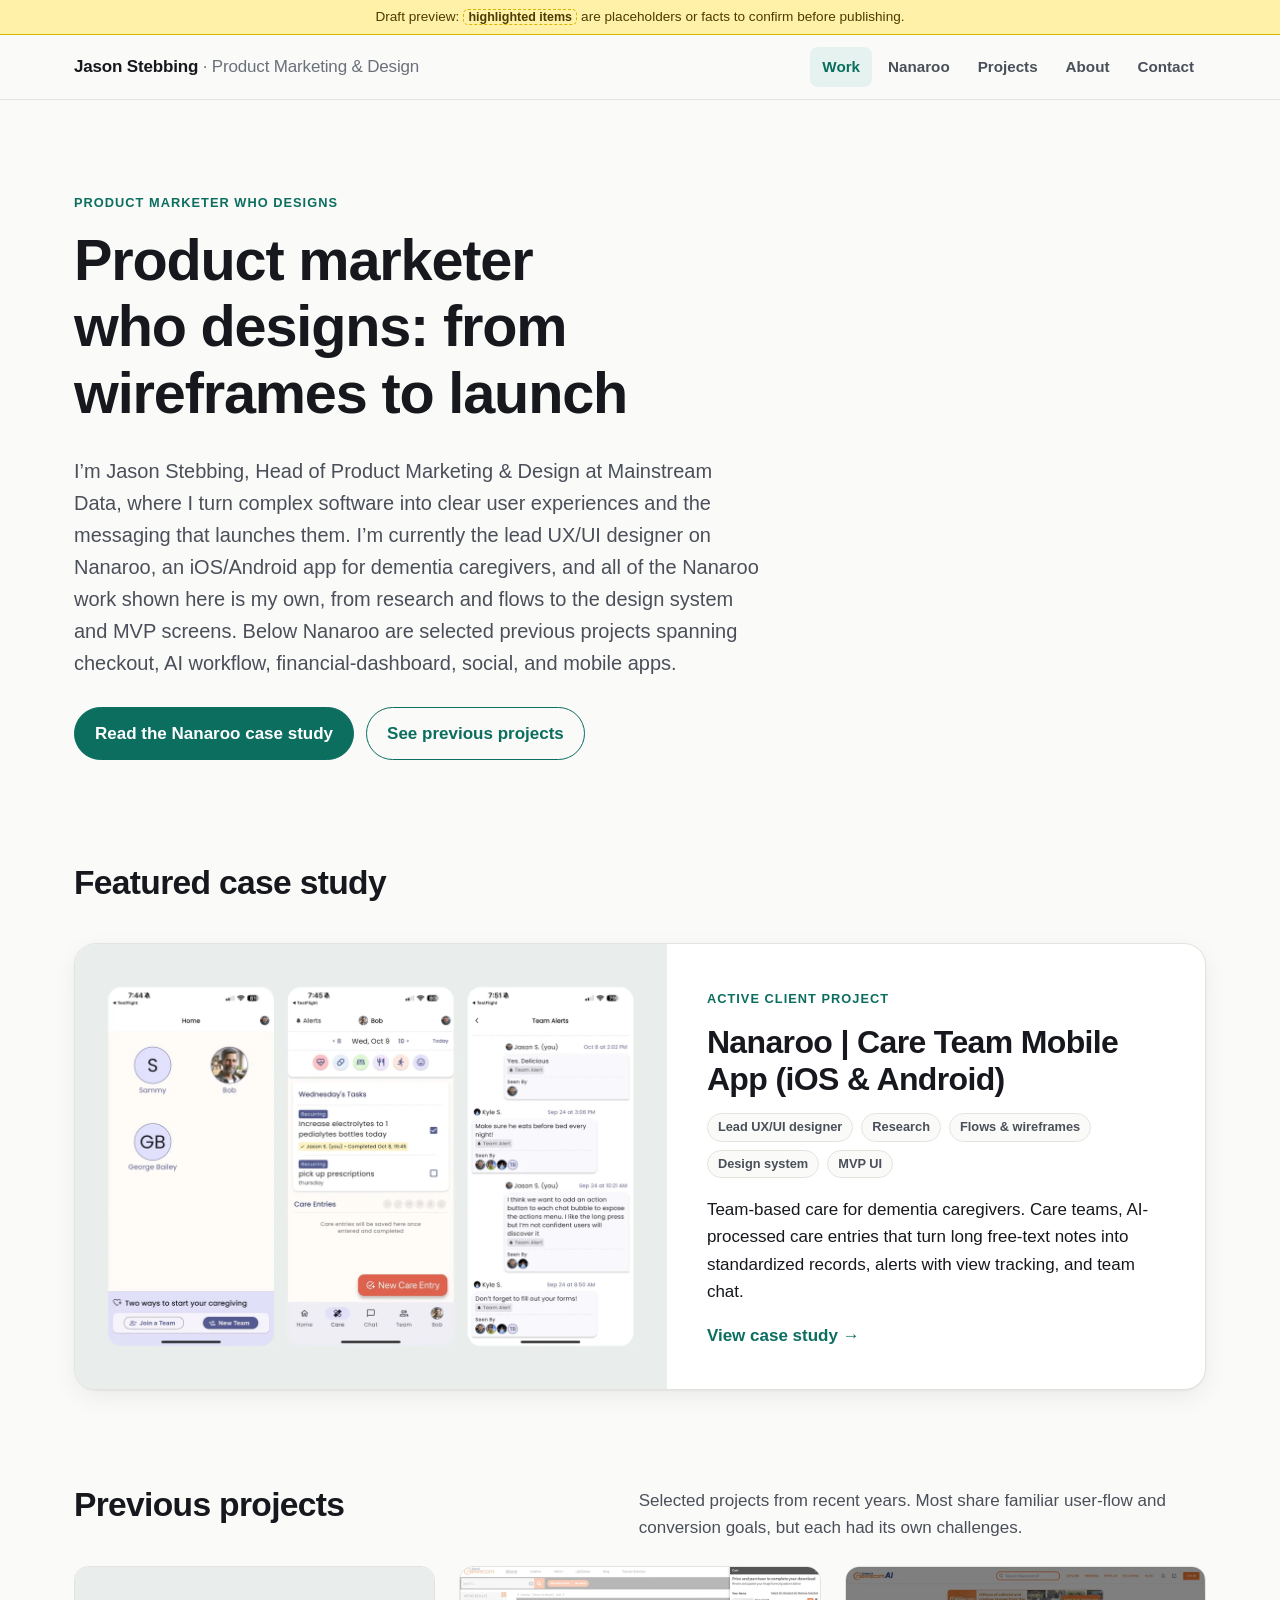
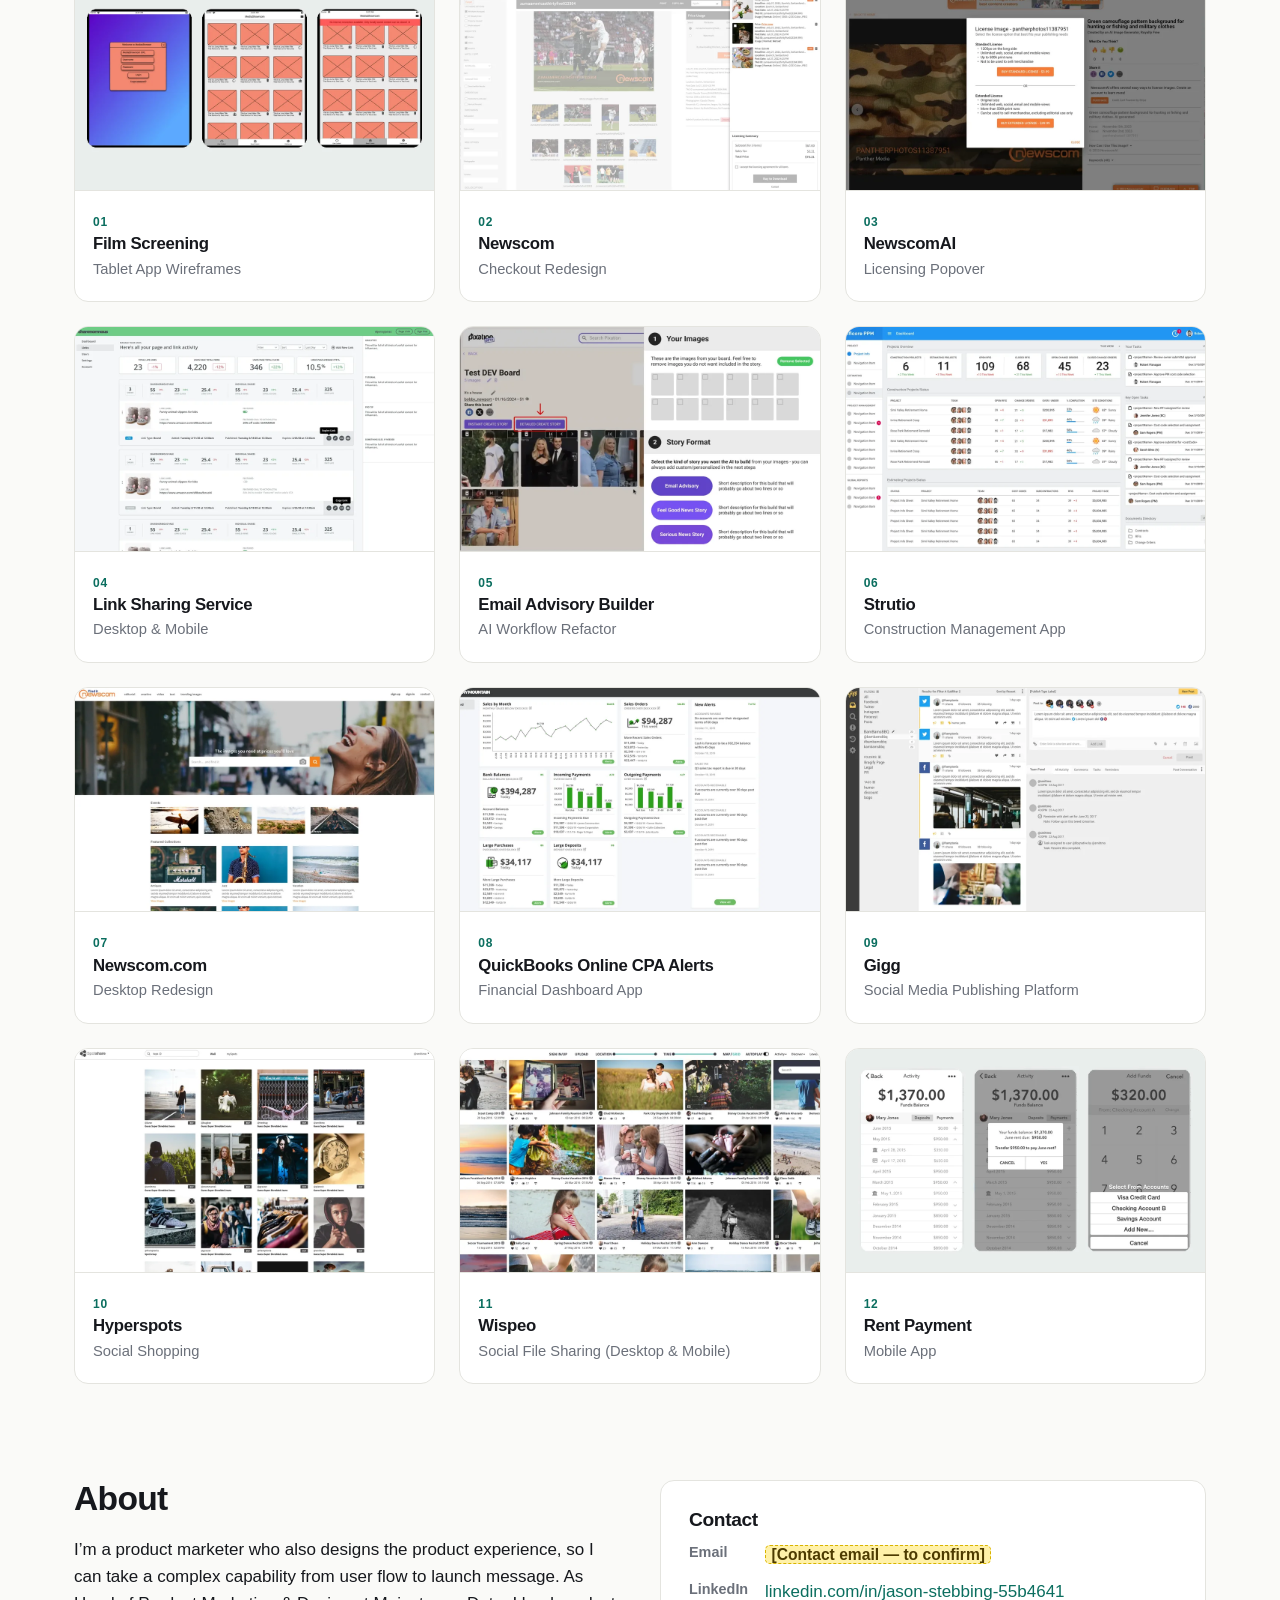
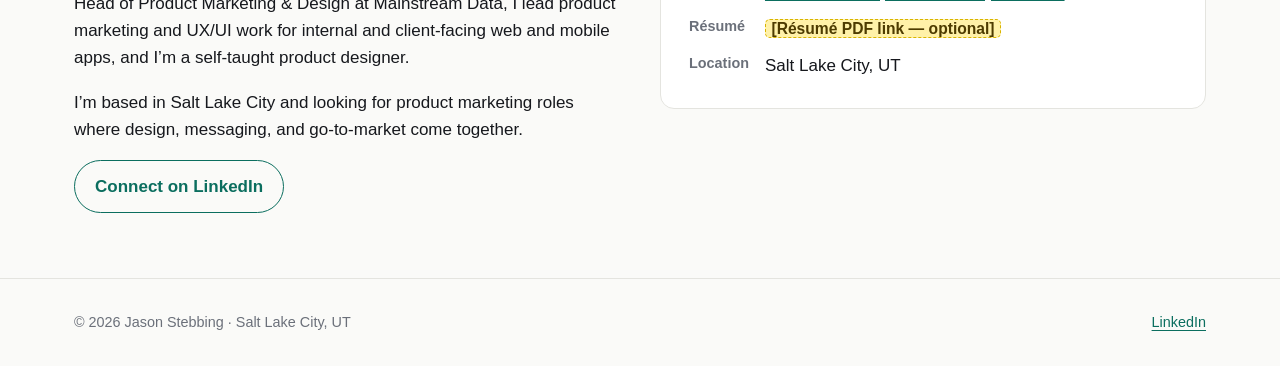
==== index.html @ d7ece161 "Publish Jason Stebbing's static portfolio for GitHub Pages. Extract the finished HTML/CSS site at th" ====
<!doctype html>
<html lang="en">
<head>
<meta charset="utf-8">
<meta name="viewport" content="width=device-width, initial-scale=1">
<title>Jason Stebbing | Product marketer who designs</title>
<meta name="description" content="Portfolio of Jason Stebbing, Head of Product Marketing &amp; Design at Mainstream Data: product marketing and UX/UI design work, including the Nanaroo caregiver app.">
<meta name="robots" content="noindex">
<link rel="stylesheet" href="css/style.css">
<link rel="icon" href="data:image/svg+xml,%3Csvg xmlns='http://www.w3.org/2000/svg' viewBox='0 0 64 64'%3E%3Crect width='64' height='64' rx='14' fill='%230b6e5f'/%3E%3Ctext x='32' y='42' font-family='Arial' font-size='28' font-weight='700' fill='white' text-anchor='middle'%3EJS%3C/text%3E%3C/svg%3E">
</head>
<body>
<a class="skip" href="#main">Skip to content</a>
<div class="draft" role="note">Draft preview: <mark class="ph">highlighted items</mark> are placeholders or facts to confirm before publishing.</div>
<header class="site-header"><div class="wrap">
<a class="brand" href="index.html">Jason Stebbing <span>· Product Marketing &amp; Design</span></a>
<nav aria-label="Primary"><ul class="nav">
<li><a href="index.html#work" aria-current="page">Work</a></li>
<li><a href="nanaroo.html">Nanaroo</a></li>
<li><a href="index.html#projects">Projects</a></li>
<li><a href="index.html#about">About</a></li>
<li><a href="index.html#contact">Contact</a></li>
</ul></nav></div></header>
<main id="main">

<section class="hero"><div class="wrap">
<span class="eyebrow">Product marketer who designs</span>
<h1>Product marketer who designs: from wireframes to launch</h1>
<p class="lede">I’m Jason Stebbing, Head of Product Marketing &amp; Design at Mainstream Data, where I turn complex software into clear user experiences and the messaging that launches them. I’m currently the lead UX/UI designer on Nanaroo, an iOS/Android app for dementia caregivers, and all of the Nanaroo work shown here is my own, from research and flows to the design system and MVP screens. Below Nanaroo are selected previous projects spanning checkout, AI workflow, financial-dashboard, social, and mobile apps.</p>
<div class="btns"><a class="btn primary" href="nanaroo.html">Read the Nanaroo case study</a><a class="btn ghost" href="#projects">See previous projects</a></div>
</div></section>

<section id="work" aria-labelledby="work-h"><div class="wrap">
<div class="section-head"><h2 id="work-h">Featured case study</h2></div>
<a class="feature" href="nanaroo.html">
<div class="media"><img src="assets/covers/nanaroo.webp" width="1200" height="900" alt="Three Nanaroo MVP screens: the loved-ones home, the care view, and alerts"></div>
<div class="body">
<span class="eyebrow">Active client project</span>
<h3>Nanaroo | Care Team Mobile App (iOS &amp; Android)</h3>
<ul class="tags"><li>Lead UX/UI designer</li><li>Research</li><li>Flows &amp; wireframes</li><li>Design system</li><li>MVP UI</li></ul>
<p>Team-based care for dementia caregivers. Care teams, AI-processed care entries that turn long free-text notes into standardized records, alerts with view tracking, and team chat.</p>
<span class="more">View case study →</span>
</div></a>
</div></section>

<section id="projects" aria-labelledby="proj-h"><div class="wrap">
<div class="section-head"><h2 id="proj-h">Previous projects</h2>
<p>Selected projects from recent years. Most share familiar user-flow and conversion goals, but each had its own challenges.</p></div>
<div class="grid">
<a class="card" href="projects/film-screening.html"><img src="assets/covers/film-screening.webp" width="960" height="600" loading="lazy" alt="Preview of Film Screening: Tablet App Wireframes"><div class="body"><span class="num">01</span><h3>Film Screening</h3><p>Tablet App Wireframes</p></div></a>
<a class="card" href="projects/newscom-checkout.html"><img src="assets/covers/newscom-checkout.webp" width="960" height="600" loading="lazy" alt="Preview of Newscom: Checkout Redesign"><div class="body"><span class="num">02</span><h3>Newscom</h3><p>Checkout Redesign</p></div></a>
<a class="card" href="projects/newscomai-licensing-popover.html"><img src="assets/covers/newscomai-licensing-popover.webp" width="960" height="600" loading="lazy" alt="Preview of NewscomAI: Licensing Popover"><div class="body"><span class="num">03</span><h3>NewscomAI</h3><p>Licensing Popover</p></div></a>
<a class="card" href="projects/link-sharing-service.html"><img src="assets/covers/link-sharing-service.webp" width="960" height="600" loading="lazy" alt="Preview of Link Sharing Service: Desktop &amp; Mobile"><div class="body"><span class="num">04</span><h3>Link Sharing Service</h3><p>Desktop &amp; Mobile</p></div></a>
<a class="card" href="projects/email-advisory-builder.html"><img src="assets/covers/email-advisory-builder.webp" width="960" height="600" loading="lazy" alt="Preview of Email Advisory Builder: AI Workflow Refactor"><div class="body"><span class="num">05</span><h3>Email Advisory Builder</h3><p>AI Workflow Refactor</p></div></a>
<a class="card" href="projects/strutio.html"><img src="assets/covers/strutio.webp" width="960" height="600" loading="lazy" alt="Preview of Strutio: Construction Management App"><div class="body"><span class="num">06</span><h3>Strutio</h3><p>Construction Management App</p></div></a>
<a class="card" href="projects/newscom-desktop-redesign.html"><img src="assets/covers/newscom-desktop-redesign.webp" width="960" height="600" loading="lazy" alt="Preview of Newscom.com: Desktop Redesign"><div class="body"><span class="num">07</span><h3>Newscom.com</h3><p>Desktop Redesign</p></div></a>
<a class="card" href="projects/quickbooks-cpa-alerts.html"><img src="assets/covers/quickbooks-cpa-alerts.webp" width="960" height="600" loading="lazy" alt="Preview of QuickBooks Online CPA Alerts: Financial Dashboard App"><div class="body"><span class="num">08</span><h3>QuickBooks Online CPA Alerts</h3><p>Financial Dashboard App</p></div></a>
<a class="card" href="projects/gigg.html"><img src="assets/covers/gigg.webp" width="960" height="600" loading="lazy" alt="Preview of Gigg: Social Media Publishing Platform"><div class="body"><span class="num">09</span><h3>Gigg</h3><p>Social Media Publishing Platform</p></div></a>
<a class="card" href="projects/hyperspots.html"><img src="assets/covers/hyperspots.webp" width="960" height="600" loading="lazy" alt="Preview of Hyperspots: Social Shopping"><div class="body"><span class="num">10</span><h3>Hyperspots</h3><p>Social Shopping</p></div></a>
<a class="card" href="projects/wispeo.html"><img src="assets/covers/wispeo.webp" width="960" height="600" loading="lazy" alt="Preview of Wispeo: Social File Sharing (Desktop &amp; Mobile)"><div class="body"><span class="num">11</span><h3>Wispeo</h3><p>Social File Sharing (Desktop &amp; Mobile)</p></div></a>
<a class="card" href="projects/rent-payment.html"><img src="assets/covers/rent-payment.webp" width="960" height="600" loading="lazy" alt="Preview of Rent Payment: Mobile App"><div class="body"><span class="num">12</span><h3>Rent Payment</h3><p>Mobile App</p></div></a>
</div>
</div></section>

<section id="about" aria-labelledby="about-h"><div class="wrap about">
<div>
<h2 id="about-h">About</h2>
<p>I’m a product marketer who also designs the product experience, so I can take a complex capability from user flow to launch message. As Head of Product Marketing &amp; Design at Mainstream Data, I lead product marketing and UX/UI work for internal and client-facing web and mobile apps, and I’m a self-taught product designer.</p>
<p>I’m based in Salt Lake City and looking for product marketing roles where design, messaging, and go-to-market come together.</p>
<p><a class="btn ghost" href="https://www.linkedin.com/in/jason-stebbing-55b4641/" rel="noopener">Connect on LinkedIn</a></p>
</div>
<div class="panel" id="contact">
<h3>Contact</h3>
<dl>
<dt>Email</dt><dd><mark class="ph">[Contact email — to confirm]</mark></dd>
<dt>LinkedIn</dt><dd><a href="https://www.linkedin.com/in/jason-stebbing-55b4641/" rel="noopener">linkedin.com/in/jason-stebbing-55b4641</a></dd>
<dt>Résumé</dt><dd><mark class="ph">[Résumé PDF link — optional]</mark></dd>
<dt>Location</dt><dd>Salt Lake City, UT</dd>
</dl>
</div>
</div></section>

</main>
<footer class="site-footer"><div class="wrap"><span>© 2026 Jason Stebbing · Salt Lake City, UT</span><a href="https://www.linkedin.com/in/jason-stebbing-55b4641/" rel="noopener">LinkedIn</a></div></footer>
</body>
</html>
---- css/style.css ----
/* Jason Stebbing — portfolio. Plain CSS, no build step. */
:root{
  --bg:#fafaf8; --surface:#ffffff; --ink:#16181d; --ink-2:#4a4f59; --ink-3:#6b707a;
  --line:#e4e4df; --accent:#0b6e5f; --accent-ink:#ffffff; --accent-soft:#e6f2ef;
  --ph-bg:#fff1a8; --ph-ink:#4d3b00; --ph-line:#d9b400;
  --radius:14px; --max:1180px; --shadow:0 1px 2px rgba(16,24,40,.06),0 8px 24px rgba(16,24,40,.06);
  --font:-apple-system,BlinkMacSystemFont,"Segoe UI",Roboto,"Helvetica Neue",Arial,"Noto Sans",sans-serif;
}
*{box-sizing:border-box}
html{-webkit-text-size-adjust:100%;scroll-behavior:smooth}
body{margin:0;background:var(--bg);color:var(--ink);font:17px/1.6 var(--font);text-rendering:optimizeLegibility}
img{max-width:100%;height:auto;display:block}
a{color:var(--accent);text-underline-offset:3px}
a:hover{text-decoration-thickness:2px}
:focus-visible{outline:3px solid var(--accent);outline-offset:3px;border-radius:4px}
h1,h2,h3{line-height:1.15;letter-spacing:-.02em;margin:0 0 .5em}
h1{font-size:clamp(2.1rem,5.2vw,3.6rem);font-weight:750}
h2{font-size:clamp(1.5rem,3vw,2.1rem);font-weight:700}
h3{font-size:1.2rem;font-weight:650}
p{margin:0 0 1em}
.wrap{max-width:var(--max);margin:0 auto;padding:0 24px}
.skip{position:absolute;left:-9999px}.skip:focus{left:16px;top:12px;z-index:10;background:#fff;padding:8px 12px}

/* draft banner + placeholders */
.draft{background:var(--ph-bg);color:var(--ph-ink);font-size:.85rem;text-align:center;padding:6px 16px;border-bottom:1px solid var(--ph-line)}
.ph{background:var(--ph-bg);color:var(--ph-ink);border:1px dashed var(--ph-line);border-radius:5px;padding:0 .35em;font-weight:600;font-size:.92em;box-decoration-break:clone;-webkit-box-decoration-break:clone}
.ph-box{background:var(--ph-bg);color:var(--ph-ink);border:2px dashed var(--ph-line);border-radius:var(--radius);padding:28px;display:grid;place-items:center;text-align:center;min-height:220px;font-weight:600}
.confirm{font-size:.72rem;vertical-align:.15em;margin-left:.3em;white-space:nowrap}

/* header */
.site-header{position:sticky;top:0;z-index:5;background:rgba(250,250,248,.9);backdrop-filter:saturate(1.4) blur(8px);border-bottom:1px solid var(--line)}
.site-header .wrap{display:flex;align-items:center;justify-content:space-between;gap:16px;min-height:64px}
.brand{font-weight:750;color:var(--ink);text-decoration:none;letter-spacing:-.01em}
.brand span{color:var(--ink-3);font-weight:500}
.nav{display:flex;gap:4px;flex-wrap:wrap;margin:0;padding:0;list-style:none}
.nav a{display:block;padding:8px 12px;border-radius:8px;color:var(--ink-2);text-decoration:none;font-size:.95rem;font-weight:550}
.nav a:hover,.nav a[aria-current="page"]{background:var(--accent-soft);color:var(--accent)}

/* hero */
.hero{padding:88px 0 56px}
.eyebrow{display:inline-block;font-size:.8rem;font-weight:700;letter-spacing:.08em;text-transform:uppercase;color:var(--accent);margin-bottom:14px}
.hero h1{max-width:18ch}
.lede{font-size:clamp(1.05rem,1.6vw,1.25rem);color:var(--ink-2);max-width:62ch}
.btns{display:flex;gap:12px;flex-wrap:wrap;margin-top:28px}
.btn{display:inline-flex;align-items:center;gap:8px;padding:12px 20px;border-radius:999px;font-weight:650;text-decoration:none;border:1.5px solid var(--accent)}
.btn.primary{background:var(--accent);color:var(--accent-ink)}
.btn.ghost{color:var(--accent);background:transparent}

section{padding:48px 0}
.section-head{display:flex;align-items:end;justify-content:space-between;gap:16px;margin-bottom:24px;flex-wrap:wrap}
.section-head p{color:var(--ink-2);max-width:60ch;margin:0}

/* featured */
.feature{display:grid;grid-template-columns:1.1fr 1fr;background:var(--surface);border:1px solid var(--line);border-radius:22px;overflow:hidden;box-shadow:var(--shadow);text-decoration:none;color:inherit}
.feature .media{background:#eef1f0}
.feature .media img{width:100%;height:100%;object-fit:cover}
.feature .body{padding:40px}
.feature h3{font-size:clamp(1.5rem,2.6vw,2rem)}
.tags{display:flex;flex-wrap:wrap;gap:8px;margin:0 0 18px;padding:0;list-style:none}
.tags li{font-size:.8rem;font-weight:600;color:var(--ink-2);border:1px solid var(--line);border-radius:999px;padding:3px 10px;background:var(--bg)}
.more{font-weight:700;color:var(--accent)}
.feature:hover .more{text-decoration:underline}

/* grid of projects */
.grid{display:grid;grid-template-columns:repeat(auto-fill,minmax(300px,1fr));gap:24px}
.card{display:flex;flex-direction:column;background:var(--surface);border:1px solid var(--line);border-radius:var(--radius);overflow:hidden;text-decoration:none;color:inherit;transition:transform .15s ease,box-shadow .15s ease}
.card:hover{transform:translateY(-3px);box-shadow:var(--shadow)}
.card img{aspect-ratio:16/10;object-fit:cover;width:100%;background:#eef0f2;border-bottom:1px solid var(--line)}
.card .body{padding:16px 18px 20px}
.card h3{font-size:1.05rem;margin:0 0 4px}
.card p{margin:0;color:var(--ink-3);font-size:.92rem}
.card .num{font-size:.75rem;font-weight:700;color:var(--accent);letter-spacing:.06em}

/* about */
.about{display:grid;grid-template-columns:1fr 1fr;gap:40px;align-items:start}
.panel{background:var(--surface);border:1px solid var(--line);border-radius:var(--radius);padding:28px}
.panel dl{margin:0;display:grid;grid-template-columns:auto 1fr;gap:10px 16px}
.panel dt{font-weight:650;color:var(--ink-3);font-size:.9rem}
.panel dd{margin:0}

/* case study / project pages */
.page-head{padding:64px 0 24px}
.crumb{font-size:.9rem;margin-bottom:16px;color:var(--ink-3)}
.crumb a{color:var(--ink-3)}
.meta{display:grid;grid-template-columns:repeat(auto-fit,minmax(210px,1fr));gap:1px;background:var(--line);border:1px solid var(--line);border-radius:var(--radius);overflow:hidden;margin:28px 0 8px}
.meta div{background:var(--surface);padding:16px 18px}
.meta dt{font-size:.75rem;font-weight:700;letter-spacing:.07em;text-transform:uppercase;color:var(--ink-3);margin-bottom:4px}
.meta dd{margin:0}
.prose{max-width:70ch}
.prose p,.prose li{color:var(--ink-2)}
.block{padding:40px 0;border-top:1px solid var(--line)}
.block > .wrap > h2{margin-bottom:.35em}
.block .kicker{font-size:.8rem;font-weight:700;letter-spacing:.08em;text-transform:uppercase;color:var(--accent);margin-bottom:6px;display:block}
.note{font-size:.9rem;color:var(--ink-3)}

/* figures */
.shots{display:grid;gap:28px;margin-top:24px}
.shots.phones{grid-template-columns:repeat(auto-fill,minmax(190px,1fr));gap:22px}
.shots.medium{grid-template-columns:repeat(auto-fill,minmax(320px,1fr))}
figure{margin:0}
.shot a{display:block;border-radius:12px;overflow:hidden;border:1px solid var(--line);background:var(--surface);box-shadow:0 1px 2px rgba(16,24,40,.05);cursor:zoom-in}
.phones .shot a{border-radius:22px}
.shot a:hover{box-shadow:var(--shadow)}
figcaption{font-size:.88rem;color:var(--ink-3);margin-top:8px}
.feature-row{display:grid;grid-template-columns:minmax(220px,300px) 1fr;gap:32px;padding:28px 0;border-top:1px dashed var(--line)}
.feature-row:first-of-type{border-top:0}
.feature-row .shots{margin-top:0}
.feature-row h3{margin-bottom:.4em}
.feature-row p{color:var(--ink-2);font-size:.97rem}
details{background:var(--surface);border:1px solid var(--line);border-radius:12px;padding:14px 18px;margin-top:24px}
summary{cursor:pointer;font-weight:650}
details ul{margin:.8em 0 0;padding-left:1.2em;color:var(--ink-2);font-size:.95rem}

/* prev/next */
.pager{display:grid;grid-template-columns:1fr auto 1fr;gap:16px;align-items:center;padding:36px 0 56px;border-top:1px solid var(--line)}
.pager a{text-decoration:none;color:var(--ink);padding:14px 16px;border:1px solid var(--line);border-radius:12px;background:var(--surface)}
.pager a:hover{border-color:var(--accent)}
.pager small{display:block;color:var(--ink-3);font-size:.78rem;font-weight:700;letter-spacing:.06em;text-transform:uppercase}
.pager .next{text-align:right;justify-self:end}
.pager .prev{justify-self:start}
.pager .all{font-weight:650;border:0;background:transparent;color:var(--accent)}

footer.site-footer{border-top:1px solid var(--line);padding:32px 0;color:var(--ink-3);font-size:.9rem}
footer.site-footer .wrap{display:flex;justify-content:space-between;gap:16px;flex-wrap:wrap}

@media (max-width:900px){
  .feature{grid-template-columns:1fr}
  .feature .body{padding:26px}
  .about{grid-template-columns:1fr}
  .feature-row{grid-template-columns:1fr;gap:16px}
}
@media (max-width:600px){
  body{font-size:16px}
  .wrap{padding:0 18px}
  .site-header .wrap{flex-direction:column;align-items:flex-start;gap:4px;padding-top:10px;padding-bottom:8px;min-height:0}
  .nav a{padding:6px 10px;font-size:.9rem}
  .nav{margin-left:-10px}
  .hero{padding:48px 0 32px}
  section{padding:32px 0}
  .grid{grid-template-columns:1fr}
  .shots.phones{grid-template-columns:repeat(2,1fr);gap:14px}
  .shots.medium{grid-template-columns:1fr}
  .pager{grid-template-columns:1fr 1fr}
  .pager .all{grid-column:1/-1;grid-row:2;text-align:center}
}
@media (prefers-reduced-motion:reduce){*{transition:none!important;scroll-behavior:auto!important}}
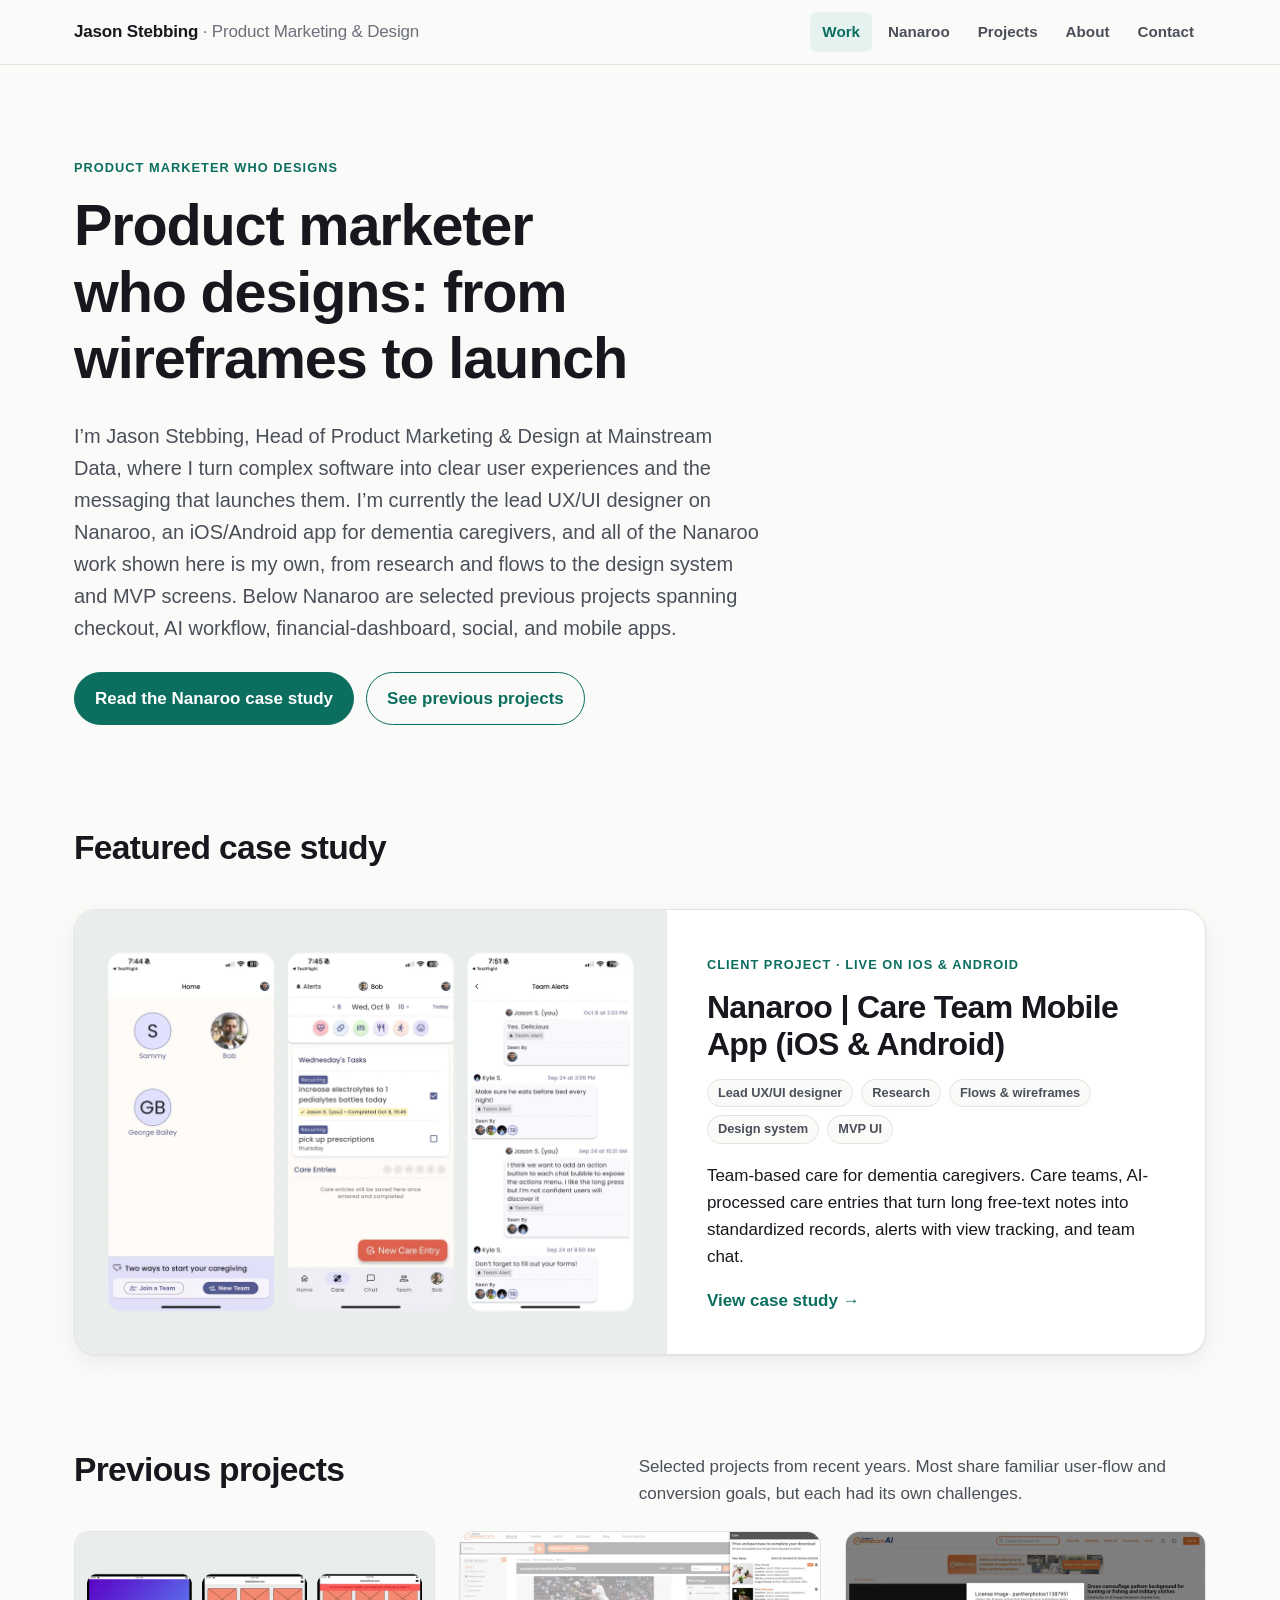
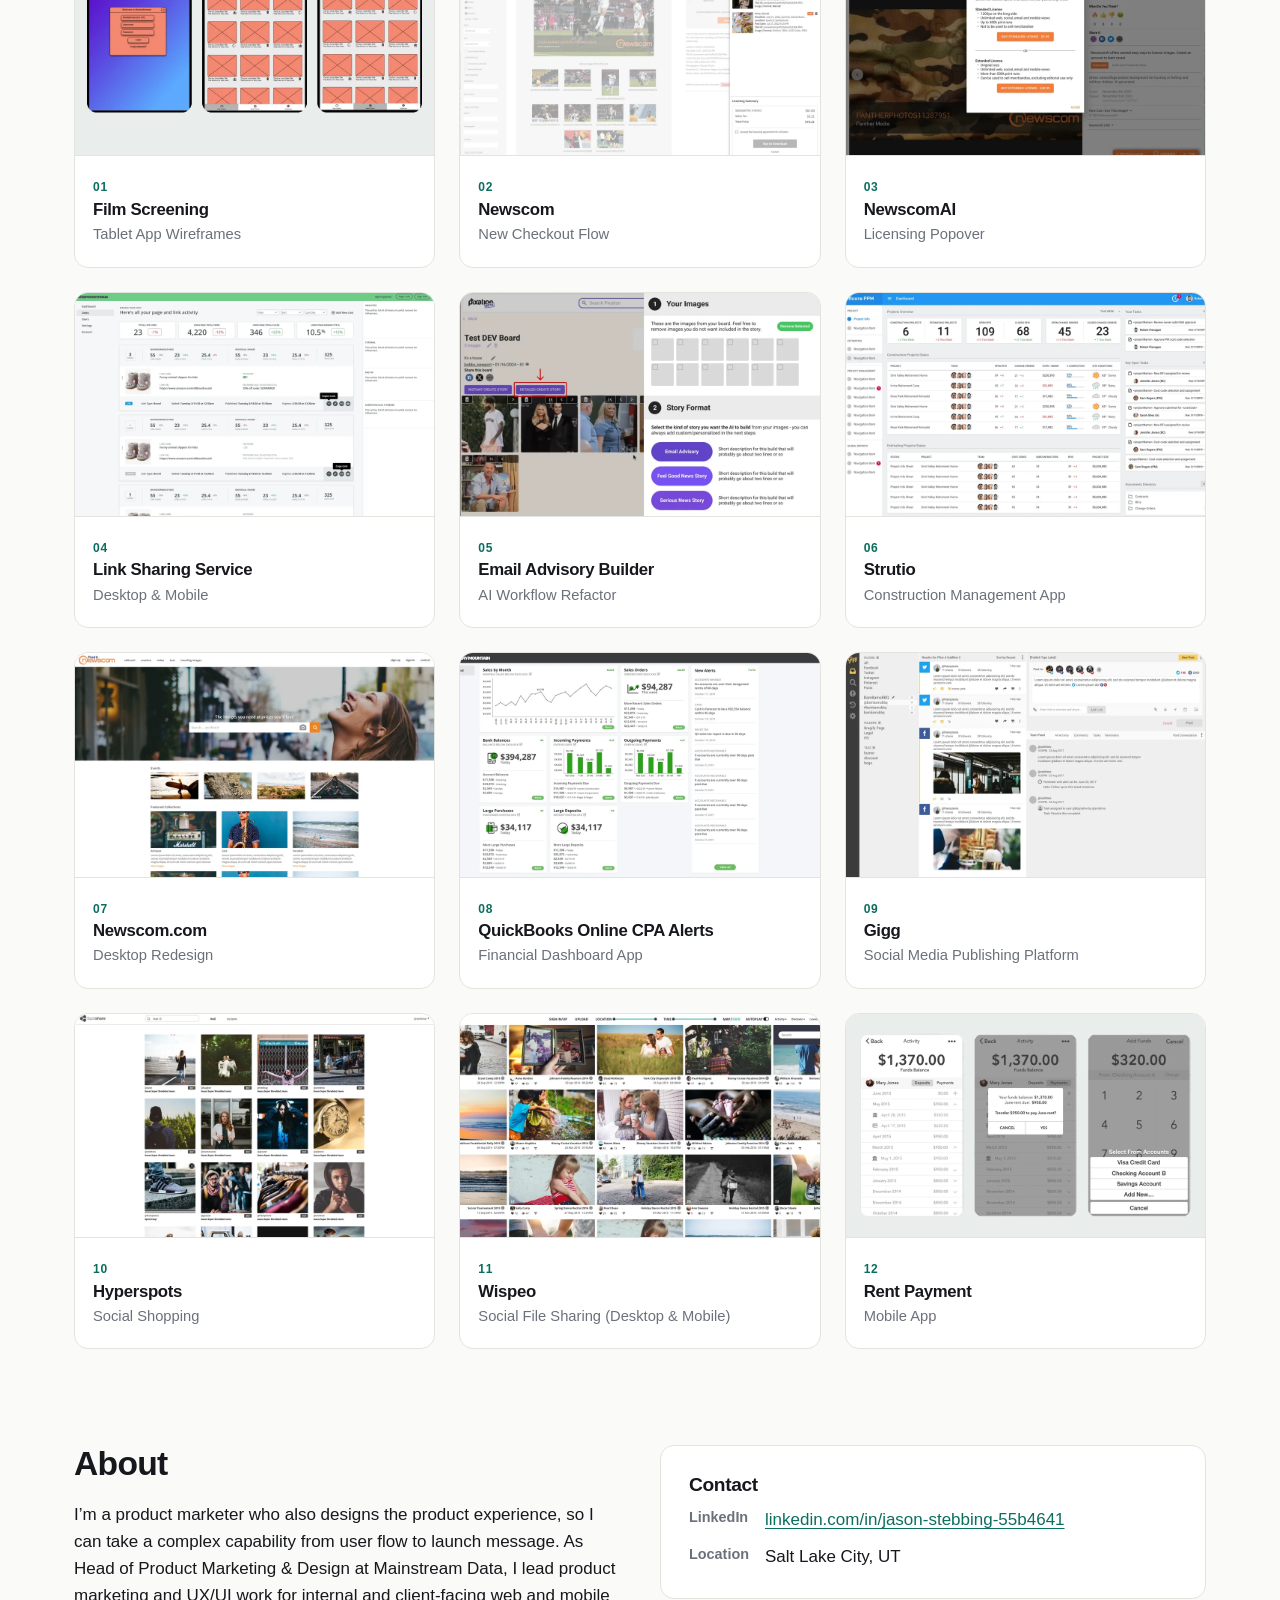
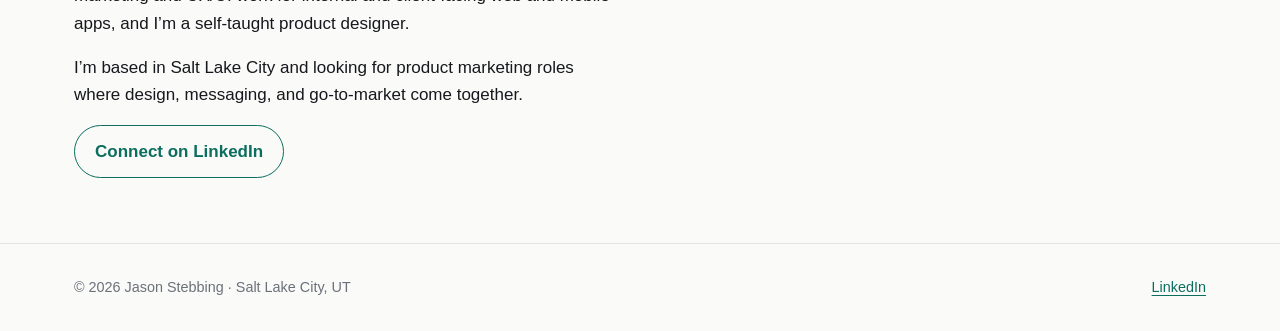
==== commit 85c04cc6: "Fill portfolio placeholders and remove the draft banner. Replace confirmed placeholder copy on the h" ====
--- a/index.html
+++ b/index.html
@@ -5,13 +5,11 @@
 <meta name="viewport" content="width=device-width, initial-scale=1">
 <title>Jason Stebbing | Product marketer who designs</title>
 <meta name="description" content="Portfolio of Jason Stebbing, Head of Product Marketing &amp; Design at Mainstream Data: product marketing and UX/UI design work, including the Nanaroo caregiver app.">
-<meta name="robots" content="noindex">
 <link rel="stylesheet" href="css/style.css">
 <link rel="icon" href="data:image/svg+xml,%3Csvg xmlns='http://www.w3.org/2000/svg' viewBox='0 0 64 64'%3E%3Crect width='64' height='64' rx='14' fill='%230b6e5f'/%3E%3Ctext x='32' y='42' font-family='Arial' font-size='28' font-weight='700' fill='white' text-anchor='middle'%3EJS%3C/text%3E%3C/svg%3E">
 </head>
 <body>
 <a class="skip" href="#main">Skip to content</a>
-<div class="draft" role="note">Draft preview: <mark class="ph">highlighted items</mark> are placeholders or facts to confirm before publishing.</div>
 <header class="site-header"><div class="wrap">
 <a class="brand" href="index.html">Jason Stebbing <span>· Product Marketing &amp; Design</span></a>
 <nav aria-label="Primary"><ul class="nav">
@@ -35,7 +33,7 @@
 <a class="feature" href="nanaroo.html">
 <div class="media"><img src="assets/covers/nanaroo.webp" width="1200" height="900" alt="Three Nanaroo MVP screens: the loved-ones home, the care view, and alerts"></div>
 <div class="body">
-<span class="eyebrow">Active client project</span>
+<span class="eyebrow">Client project · Live on iOS &amp; Android</span>
 <h3>Nanaroo | Care Team Mobile App (iOS &amp; Android)</h3>
 <ul class="tags"><li>Lead UX/UI designer</li><li>Research</li><li>Flows &amp; wireframes</li><li>Design system</li><li>MVP UI</li></ul>
 <p>Team-based care for dementia caregivers. Care teams, AI-processed care entries that turn long free-text notes into standardized records, alerts with view tracking, and team chat.</p>
@@ -48,7 +46,7 @@
 <p>Selected projects from recent years. Most share familiar user-flow and conversion goals, but each had its own challenges.</p></div>
 <div class="grid">
 <a class="card" href="projects/film-screening.html"><img src="assets/covers/film-screening.webp" width="960" height="600" loading="lazy" alt="Preview of Film Screening: Tablet App Wireframes"><div class="body"><span class="num">01</span><h3>Film Screening</h3><p>Tablet App Wireframes</p></div></a>
-<a class="card" href="projects/newscom-checkout.html"><img src="assets/covers/newscom-checkout.webp" width="960" height="600" loading="lazy" alt="Preview of Newscom: Checkout Redesign"><div class="body"><span class="num">02</span><h3>Newscom</h3><p>Checkout Redesign</p></div></a>
+<a class="card" href="projects/newscom-checkout.html"><img src="assets/covers/newscom-checkout.webp" width="960" height="600" loading="lazy" alt="Preview of Newscom: New Checkout Flow"><div class="body"><span class="num">02</span><h3>Newscom</h3><p>New Checkout Flow</p></div></a>
 <a class="card" href="projects/newscomai-licensing-popover.html"><img src="assets/covers/newscomai-licensing-popover.webp" width="960" height="600" loading="lazy" alt="Preview of NewscomAI: Licensing Popover"><div class="body"><span class="num">03</span><h3>NewscomAI</h3><p>Licensing Popover</p></div></a>
 <a class="card" href="projects/link-sharing-service.html"><img src="assets/covers/link-sharing-service.webp" width="960" height="600" loading="lazy" alt="Preview of Link Sharing Service: Desktop &amp; Mobile"><div class="body"><span class="num">04</span><h3>Link Sharing Service</h3><p>Desktop &amp; Mobile</p></div></a>
 <a class="card" href="projects/email-advisory-builder.html"><img src="assets/covers/email-advisory-builder.webp" width="960" height="600" loading="lazy" alt="Preview of Email Advisory Builder: AI Workflow Refactor"><div class="body"><span class="num">05</span><h3>Email Advisory Builder</h3><p>AI Workflow Refactor</p></div></a>
@@ -72,9 +70,7 @@
 <div class="panel" id="contact">
 <h3>Contact</h3>
 <dl>
-<dt>Email</dt><dd><mark class="ph">[Contact email — to confirm]</mark></dd>
 <dt>LinkedIn</dt><dd><a href="https://www.linkedin.com/in/jason-stebbing-55b4641/" rel="noopener">linkedin.com/in/jason-stebbing-55b4641</a></dd>
-<dt>Résumé</dt><dd><mark class="ph">[Résumé PDF link — optional]</mark></dd>
 <dt>Location</dt><dd>Salt Lake City, UT</dd>
 </dl>
 </div>
